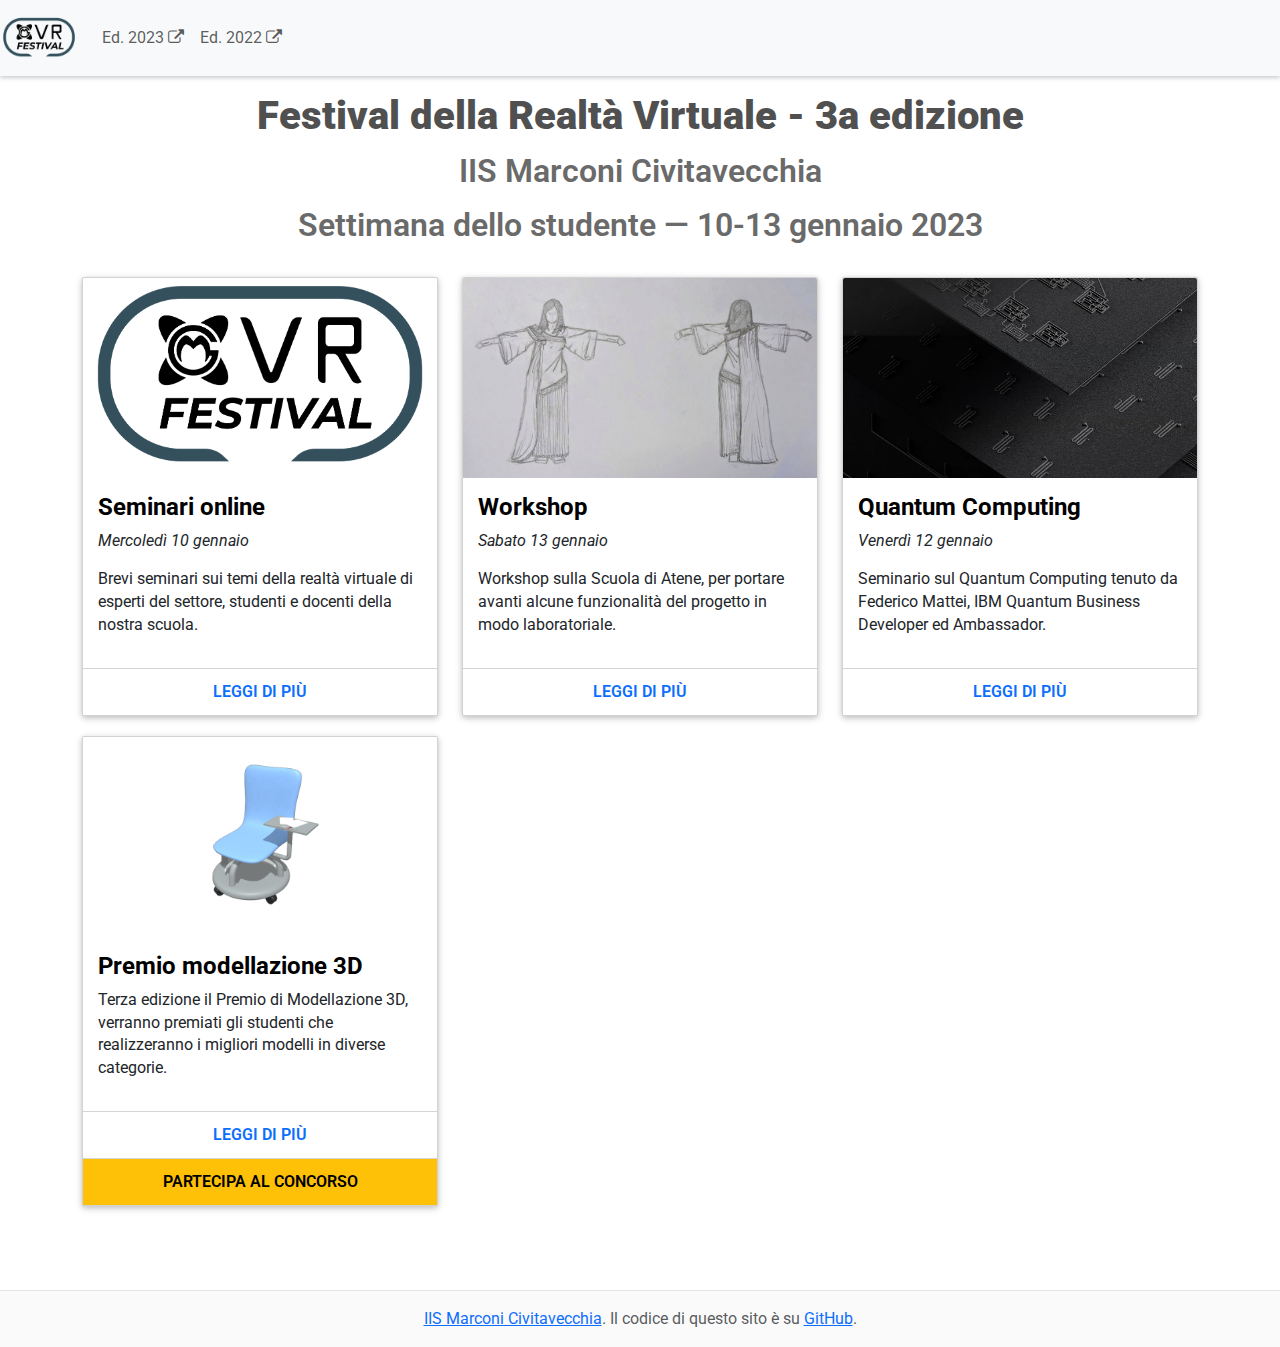
==== docs/index.html @ 32d3a827 "First commit" ====
<!DOCTYPE html>
<html lang="it">

<head>
    <meta charset="UTF-8">
    <meta http-equiv="X-UA-Compatible" content="IE=edge">
    <meta name="viewport" content="width=device-width, initial-scale=1.0">
    <title>Festival VR - 2a edizione </title>
    <link rel="stylesheet" href="https://cdnjs.cloudflare.com/ajax/libs/font-awesome/4.7.0/css/font-awesome.min.css">
    <link rel="stylesheet" href="https://cdn.jsdelivr.net/npm/bootstrap@5.2.3/dist/css/bootstrap.min.css">
    <link rel="stylesheet" href="./style.css">

</head>

<body>
    <nav class="navbar navbar-expand-lg navbar-light bg-light">
        <a class="navbar-brand" href="index.html">
            <img class="img-logo" src="assets/logo.png" alt="Marconi VR Logo" loading="lazy" />
        </a>
        <div class="navbar-nav">
            <a class="nav-item nav-link" href="https://marconicivitavecchia.github.io/2023-vrfestival-website/">Ed.
                2023 <i class="fa fa-external-link"></i></a>
            <a class="nav-item nav-link" href="https://marconicivitavecchia.github.io/2022-vrfestival-website/">Ed.
                2022 <i class="fa fa-external-link"></i></a>
        </div>
    </nav>

    <section class="wrapper">
        <div class="container-fostrap">
            <div class="heading">
                <h1 class="heading">
                    Festival della Realtà Virtuale - 3a edizione
                </h1>
                <h2 class="heading">
                    <p>IIS Marconi Civitavecchia</p>
                    <p>Settimana dello studente &#x2014 10-13 gennaio 2023</p>
                </h2>
            </div>

            <!-- main -->
            <div class="content">
                <div class="container">
                    <div class="row">
                        <!-- Seminari -->
                        <div class="col-xs-12 col-sm-4">
                            <div class="card">
                                <a class="img-card" href="pages/webinar.html">
                                    <img src="assets/webinar.png" />
                                </a>
                                <div class="card-content">
                                    <h4 class="card-title">
                                        <a href="pages/webinar.html">
                                            Seminari online
                                        </a>
                                    </h4>
                                    <p class="when-card">Mercoledì 10 gennaio</p>
                                    <p class="desc-card">
                                        Brevi seminari sui temi della realtà virtuale di esperti del settore, studenti e
                                        docenti della nostra scuola.
                                    </p>
                                </div>
                                <div class="card-read-more">
                                    <a href="pages/webinar.html" class="btn btn-link btn-block">
                                        Leggi di più
                                    </a>
                                </div>
                                <div class="card-watch">
                                    <a href="https://youtube.com/playlist?list=PLpzuVFk7RctvQWQFiZ41wwXUCxJOF9y0P"
                                        class="btn btn-primary col-12 btn-squared">
                                        Guarda le registrazioni
                                    </a>
                                </div>
                            </div>
                        </div>
                        <!-- Workshop -->
                        <div class="col-xs-12 col-sm-4">
                            <div class="card">
                                <a class="img-card" href="pages/workshop.html">
                                    <img src="assets/workshop.jpeg" />
                                </a>
                                <div class="card-content">
                                    <h4 class="card-title">
                                        <a href="pages/workshop.html">
                                            Workshop
                                        </a>
                                    </h4>
                                    <p class="when-card">Sabato 13 gennaio</p>
                                    <p class="desc-card">
                                        Workshop sulla Scuola di Atene, per portare avanti alcune funzionalità del
                                        progetto in modo laboratoriale.
                                    </p>
                                </div>
                                <div class="card-read-more">
                                    <a href="pages/workshop.html" class="btn btn-link btn-block">
                                        Leggi di più
                                    </a>
                                </div>
                            </div>
                        </div>
                        <!-- Quantum Computing -->
                        <div class="col-xs-12 col-sm-4">
                            <div class="card">
                                <a class="img-card" href="./pages/qantum.html">
                                    <img
                                        src="./assets/quantum.webp" />
                                </a>
                                <div class="card-content">
                                    <h4 class="card-title">
                                        <a href="./pages/quantum.html">
                                            Quantum Computing
                                        </a>
                                    </h4>
                                    <p class="when-card">Venerdì 12 gennaio</p>
                                    <p class="desc-card">
                                        Seminario sul Quantum Computing tenuto da Federico Mattei, IBM Quantum Business
                                        Developer ed Ambassador.
                                    </p>
                                </div>
                                <div class="card-read-more">
                                    <a href="./pages/quantum.html" class="btn btn-link btn-block">
                                        Leggi di più
                                    </a>
                                </div>
                                <div class="card-watch">
                                    <a href="https://youtube.com/playlist?list=PLpzuVFk7RctvQWQFiZ41wwXUCxJOF9y0P"
                                        class="btn btn-primary col-12 btn-squared">
                                        Guarda la registrazione
                                    </a>
                                </div>
                            </div>
                        </div>
                        <!-- Premio modellazione -->
                        <div class="col-xs-12 col-sm-4">
                            <div class="card">
                                <a class="img-card"
                                    href="https://www.marconicivitavecchia.it/circolare/circolare-n-128-premio-modellazione-3d-seconda-edizione/">
                                    <img src="assets/contest.png" />
                                </a>
                                <div class="card-content">
                                    <h4 class="card-title">
                                        <a
                                            href="https://www.marconicivitavecchia.it/circolare/circolare-n-128-premio-modellazione-3d-seconda-edizione/">
                                            Premio modellazione 3D
                                        </a>
                                    </h4>
                                    <p class="desc-card">
                                        Terza edizione il Premio di Modellazione 3D, verranno premiati gli studenti
                                        che realizzeranno i migliori modelli in diverse categorie.
                                    </p>
                                </div>
                                <div class="card-read-more">
                                    <a href="./pages/contest.html"
                                        class="btn btn-link btn-block">
                                        Leggi di più
                                    </a>
                                </div>
                                <div class="card-subscribe">
                                    <a href="https://docs.google.com/forms/d/e/1FAIpQLSf26IaA32pmwHDV0zwG_Hwsirv1UF0m6cUDSdH6IPuKTCQYUA/viewform?usp=sf_link"
                                        class="btn btn-warning btn-block col-12 btn-squared">
                                        Partecipa al concorso
                                    </a>
                                </div>
                            </div>
                        </div>
                    </div>
                </div>
            </div>
        </div>
    </section>

    <footer class="footer">
        <div class="container">
            <span class="text-muted"><a href="https://www.marconicivitavecchia.it/">IIS Marconi Civitavecchia</a>. Il
                codice di questo sito è su <a
                    href="https://github.com/marconicivitavecchia/2024-vrfestival-website">GitHub</a>.</span>
        </div>
    </footer>
</body>

</html>
---- docs/style.css ----
@import url(https://fonts.googleapis.com/css?family=Roboto:400,100,900);

html,
body {
  -moz-box-sizing: border-box;
  box-sizing: border-box;
  height: 100%;
  width: 100%;
  background: #FFF;
  font-family: 'Roboto', sans-serif;
  font-weight: 400;
}

.wrapper {
  display: table;
  height: 100%;
  width: 100%;
}

.container-fostrap {
  display: table-cell;
  padding: 1em;
  text-align: center;
  vertical-align: middle;
}

.fostrap-logo {
  width: 50%;
  margin-bottom: 15px
}

div.heading {
  text-align: center;
  margin-bottom: 2em;
}

h1.heading {
  color: #fff;
  /* font-size: 1.15em; */
  font-weight: 900;
  margin: 0 0 0.5em;
  color: #505050;
}

h2.heading {
  color: #fff;
  /* font-size: 0.76em; */
  font-weight: 600;
  margin: 0 0 0.5em;
  color: #6a6a6a;
}

@media (min-width: 450px) {
  /* h1.heading {
    font-size: 3.55em;
  }

  h2.heading {
    font-size: 2.13em;
  } */
}

@media (min-width: 760px) {
  /* h1.heading {
    font-size: 3.05em;
  }

  h2.heading {
    font-size: 2.01em;
  } */
}

@media (min-width: 900px) {
  h1.heading {
    /* font-size: 3.25em; */
    margin: 0 0 0.3em;
  }

  h2.heading {
    /* font-size: 2.15em; */
    margin: 0 0 0.3em;
  }
}

.card {
  display: block;
  margin-bottom: 20px;
  line-height: 1.42857143;
  background-color: #fff;
  border-radius: 2px;
  box-shadow: 0 2px 5px 0 rgba(0, 0, 0, 0.16), 0 2px 10px 0 rgba(0, 0, 0, 0.12);
  transition: box-shadow .25s;
}

.card:hover {
  box-shadow: 0 8px 17px 0 rgba(0, 0, 0, 0.2), 0 6px 20px 0 rgba(0, 0, 0, 0.19);
}

.img-card {
  width: 100%;
  height: 200px;
  border-top-left-radius: 2px;
  border-top-right-radius: 2px;
  display: block;
  overflow: hidden;
}

.img-card img {
  width: 100%;
  height: 200px;
  object-fit: cover;
  transition: all .25s ease;
}

.card-content {
  padding: 15px;
  text-align: left;
}

.card-title {
  margin-top: 0px;
  font-weight: 700;
  /* font-size: 1.65em; */
}

.card-title a {
  color: #000;
  text-decoration: none !important;
}

.card-read-more {
  border-top: 1px solid #D4D4D4;
}

.card-read-more a {
  text-decoration: none !important;
  padding: 10px;
  font-weight: 600;
  text-transform: uppercase
}

.card-subscribe {
  border-top: 1px solid #D4D4D4;
}

.card-subscribe a {
  text-decoration: none !important;
  padding: 10px;
  font-weight: 600;
  text-transform: uppercase;

}

.card-watch {
  border-top: 1px solid #D4D4D4;
}

.card-watch a {
  text-decoration: none !important;
  padding: 10px;
  font-weight: 600;
  text-transform: uppercase
}

nav {
  box-shadow: 0 2px 4px 0 rgba(0, 0, 0, .2);
}

.navbar-brand {
  padding-top: 3px;
  padding-bottom: 3px;
  height: 60px;
}

.img-logo {
  height: 54px;
}


footer {
  padding: 1em;
  text-align: center;
  background: #fafafa;
  border-top: 1px solid #e5e5e5;
  margin-top: 3em;
  padding-bottom: 1em;
  /* margin-bottom: 3em; */
}

#watch>ul {
  margin-top: 1em;
}

#watch li {
  margin-top: 2em;
}

.yt-container {
  position: relative;
  width: 100%;
  height: 0;
  padding-bottom: 56.25%;
}
.video {
  position: absolute;
  top: 0;
  left: 0;
  width: 100%;
  height: 100%;
}


.when-card {
  font-style: italic;
}

.btn-squared {
  border-radius: 0;
}

.card-watch {
  display: none;
}
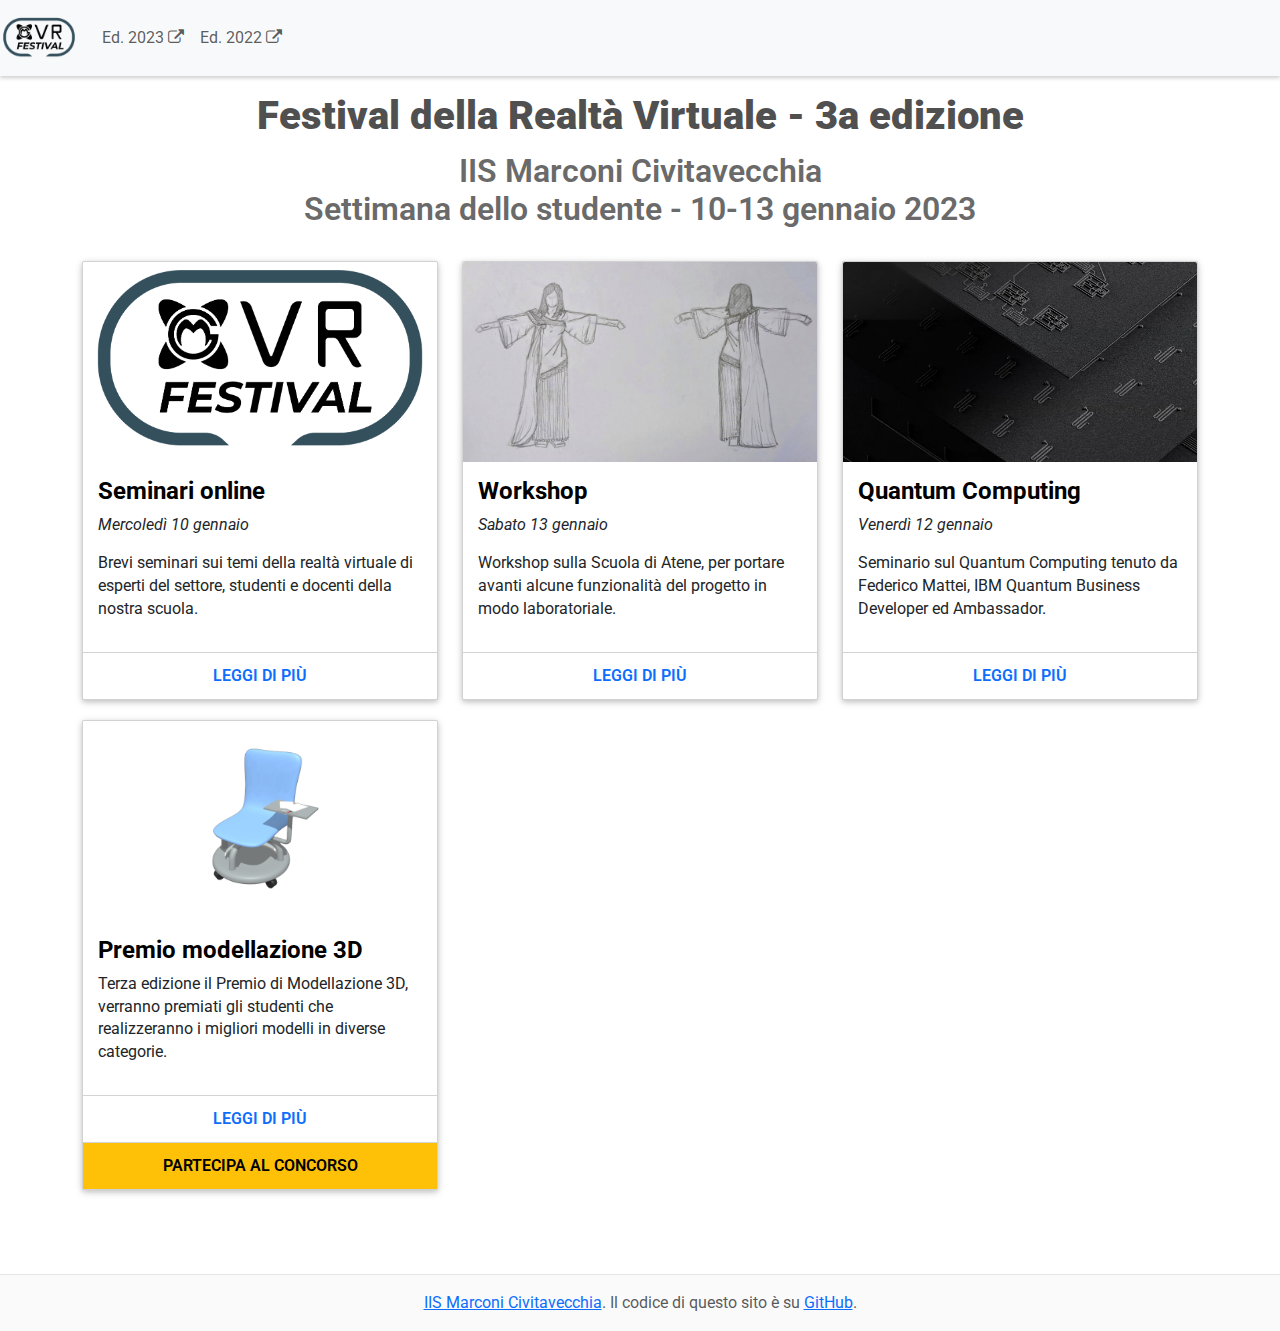
==== commit 87fa7966: "Fix html-validation errors" ====
--- a/docs/index.html
+++ b/docs/index.html
@@ -15,7 +15,7 @@
 <body>
     <nav class="navbar navbar-expand-lg navbar-light bg-light">
         <a class="navbar-brand" href="index.html">
-            <img class="img-logo" src="assets/logo.png" alt="Marconi VR Logo" loading="lazy" />
+            <img class="img-logo" src="assets/logo.png" alt="Marconi VR Logo" loading="lazy">
         </a>
         <div class="navbar-nav">
             <a class="nav-item nav-link" href="https://marconicivitavecchia.github.io/2023-vrfestival-website/">Ed.
@@ -32,8 +32,8 @@
                     Festival della Realtà Virtuale - 3a edizione
                 </h1>
                 <h2 class="heading">
-                    <p>IIS Marconi Civitavecchia</p>
-                    <p>Settimana dello studente &#x2014 10-13 gennaio 2023</p>
+                    IIS Marconi Civitavecchia<br>
+                    Settimana dello studente - 10-13 gennaio 2023
                 </h2>
             </div>
 
@@ -45,7 +45,7 @@
                         <div class="col-xs-12 col-sm-4">
                             <div class="card">
                                 <a class="img-card" href="pages/webinar.html">
-                                    <img src="assets/webinar.png" />
+                                    <img src="assets/webinar.png" alt="webinar">
                                 </a>
                                 <div class="card-content">
                                     <h4 class="card-title">
@@ -76,7 +76,7 @@
                         <div class="col-xs-12 col-sm-4">
                             <div class="card">
                                 <a class="img-card" href="pages/workshop.html">
-                                    <img src="assets/workshop.jpeg" />
+                                    <img src="assets/workshop.jpeg" alt="workshop">
                                 </a>
                                 <div class="card-content">
                                     <h4 class="card-title">
@@ -100,9 +100,9 @@
                         <!-- Quantum Computing -->
                         <div class="col-xs-12 col-sm-4">
                             <div class="card">
-                                <a class="img-card" href="./pages/qantum.html">
+                                <a class="img-card" href="./pages/quantum.html">
                                     <img
-                                        src="./assets/quantum.webp" />
+                                        src="./assets/quantum.webp" alt="Quantum Computing">
                                 </a>
                                 <div class="card-content">
                                     <h4 class="card-title">
@@ -134,7 +134,7 @@
                             <div class="card">
                                 <a class="img-card"
                                     href="https://www.marconicivitavecchia.it/circolare/circolare-n-128-premio-modellazione-3d-seconda-edizione/">
-                                    <img src="assets/contest.png" />
+                                    <img src="assets/contest.png" alt="Contest">
                                 </a>
                                 <div class="card-content">
                                     <h4 class="card-title">
--- a/docs/style.css
+++ b/docs/style.css
@@ -201,6 +201,7 @@
   height: 0;
   padding-bottom: 56.25%;
 }
+
 .video {
   position: absolute;
   top: 0;
@@ -220,4 +221,12 @@
 
 .card-watch {
   display: none;
+}
+
+.space-top {
+  margin-top: 1em;
+}
+
+.top-space {
+  margin-top: 1em;
 }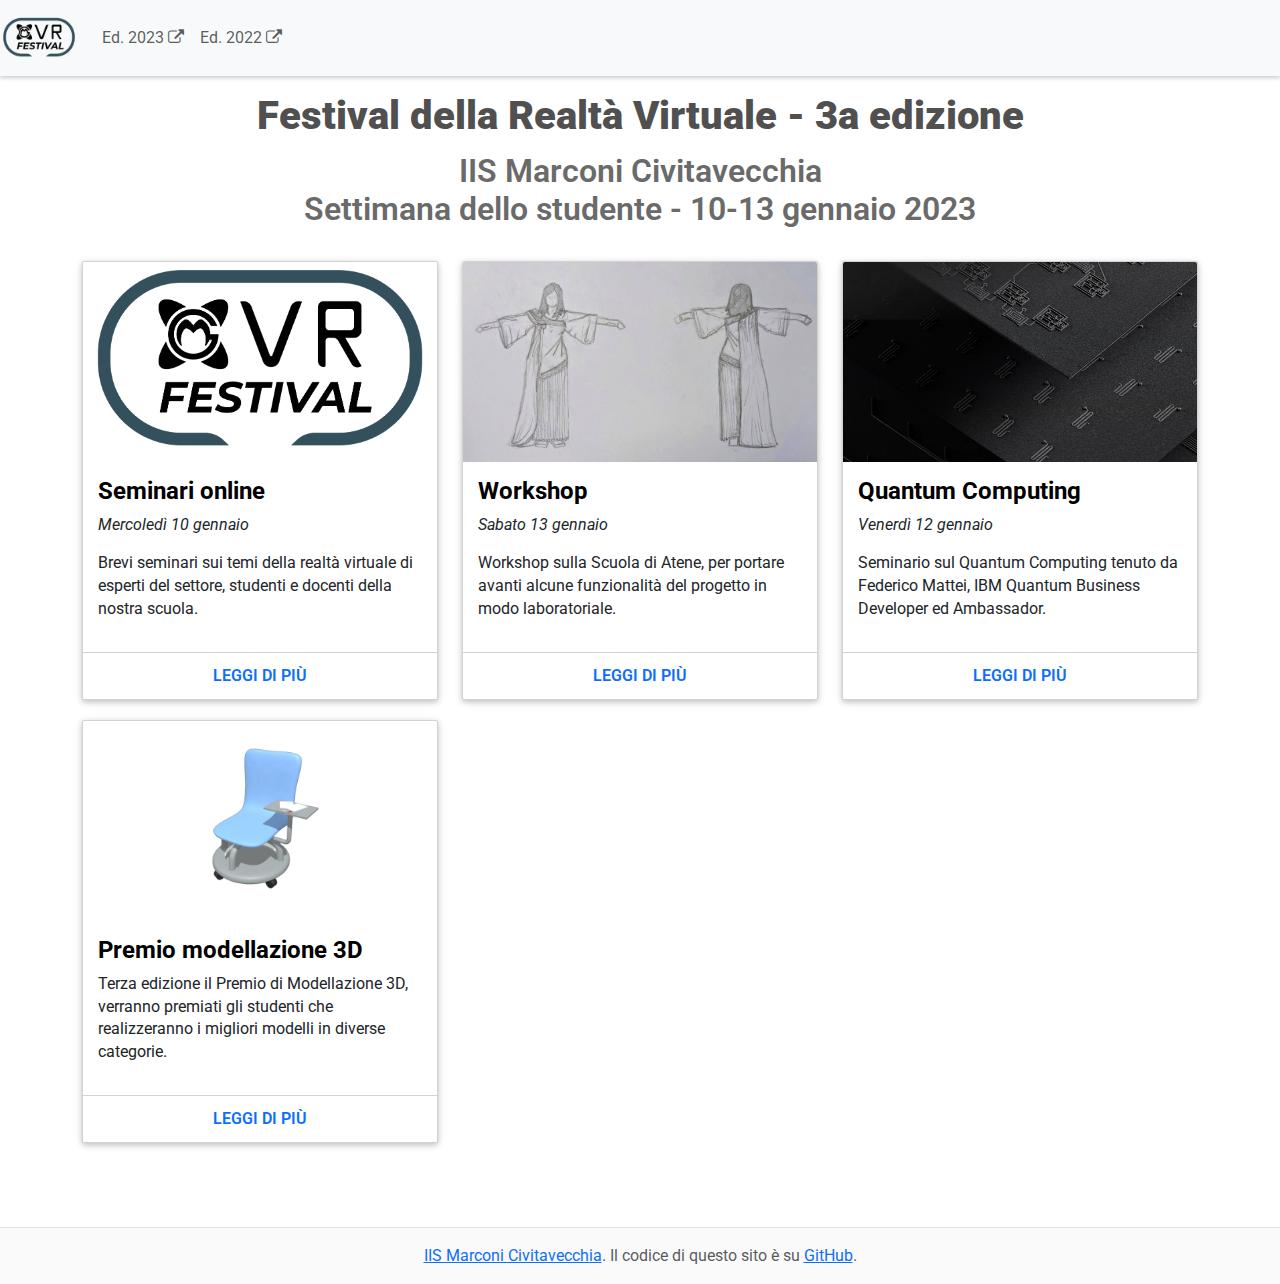
==== commit b0ac920c: "Remove "Partecipa al concorso"" ====
--- a/docs/index.html
+++ b/docs/index.html
@@ -154,12 +154,12 @@
                                         Leggi di più
                                     </a>
                                 </div>
-                                <div class="card-subscribe">
+<!--                                 <div class="card-subscribe">
                                     <a href="https://docs.google.com/forms/d/e/1FAIpQLSf26IaA32pmwHDV0zwG_Hwsirv1UF0m6cUDSdH6IPuKTCQYUA/viewform?usp=sf_link"
                                         class="btn btn-warning btn-block col-12 btn-squared">
                                         Partecipa al concorso
                                     </a>
-                                </div>
+                                </div> -->
                             </div>
                         </div>
                     </div>
@@ -177,4 +177,4 @@
     </footer>
 </body>
 
-</html>+</html>
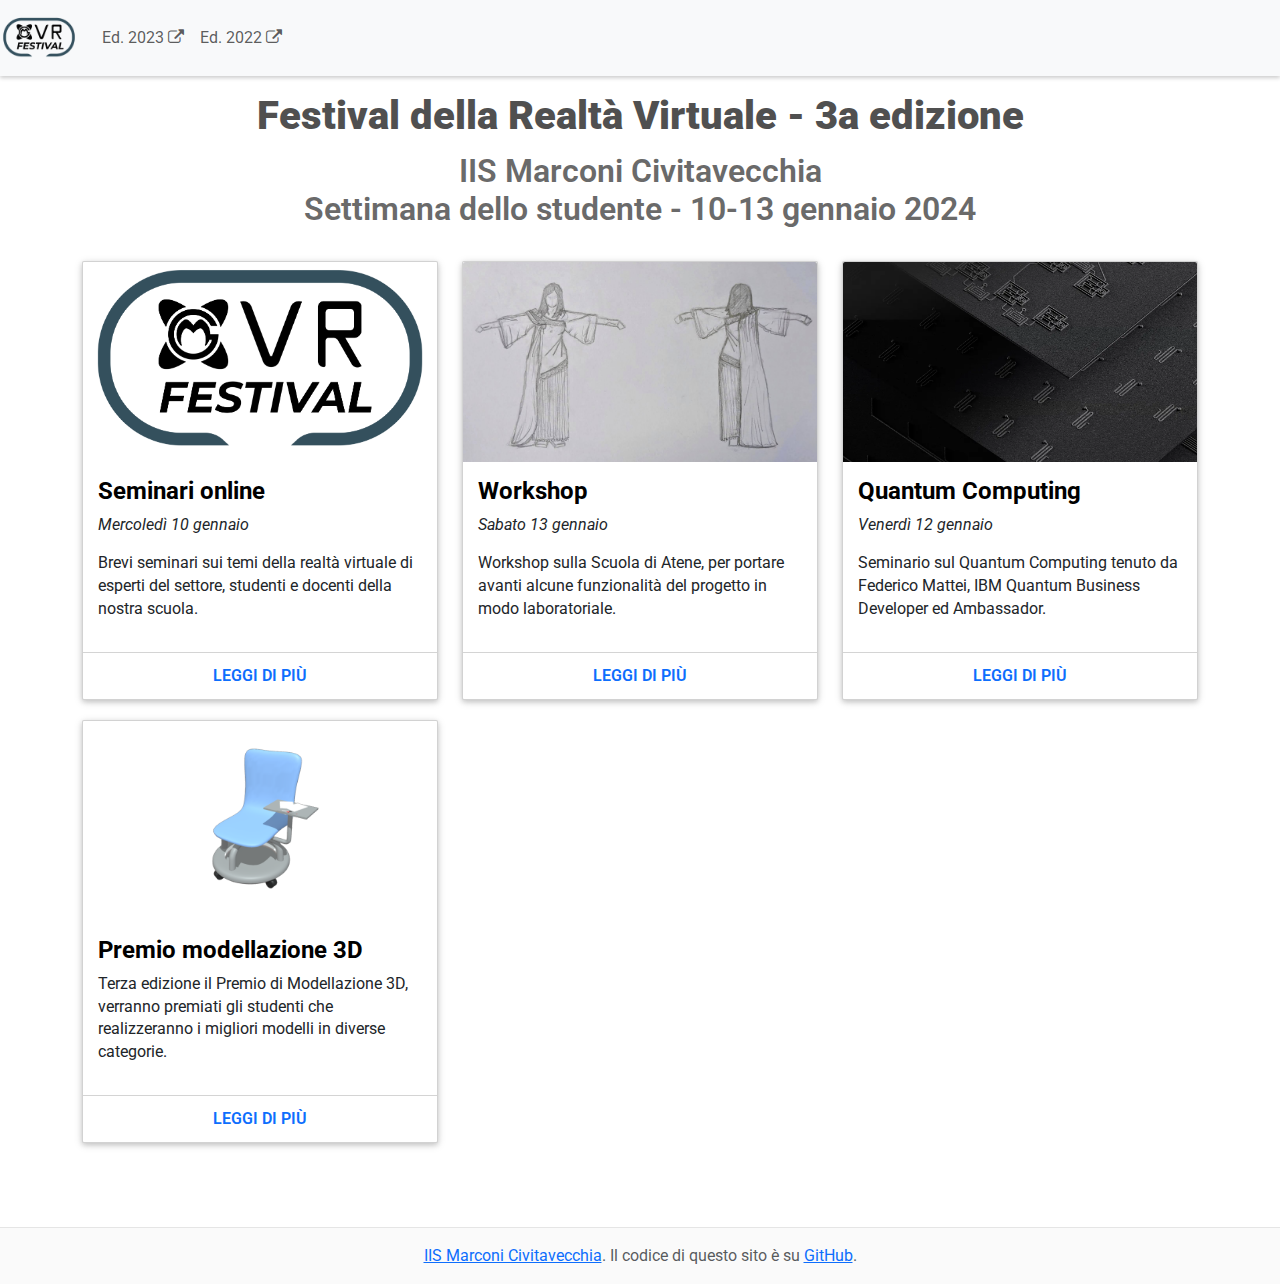
==== commit 94f24dcc: "Fix edition year" ====
--- a/docs/index.html
+++ b/docs/index.html
@@ -33,7 +33,7 @@
                 </h1>
                 <h2 class="heading">
                     IIS Marconi Civitavecchia<br>
-                    Settimana dello studente - 10-13 gennaio 2023
+                    Settimana dello studente - 10-13 gennaio 2024
                 </h2>
             </div>
 
